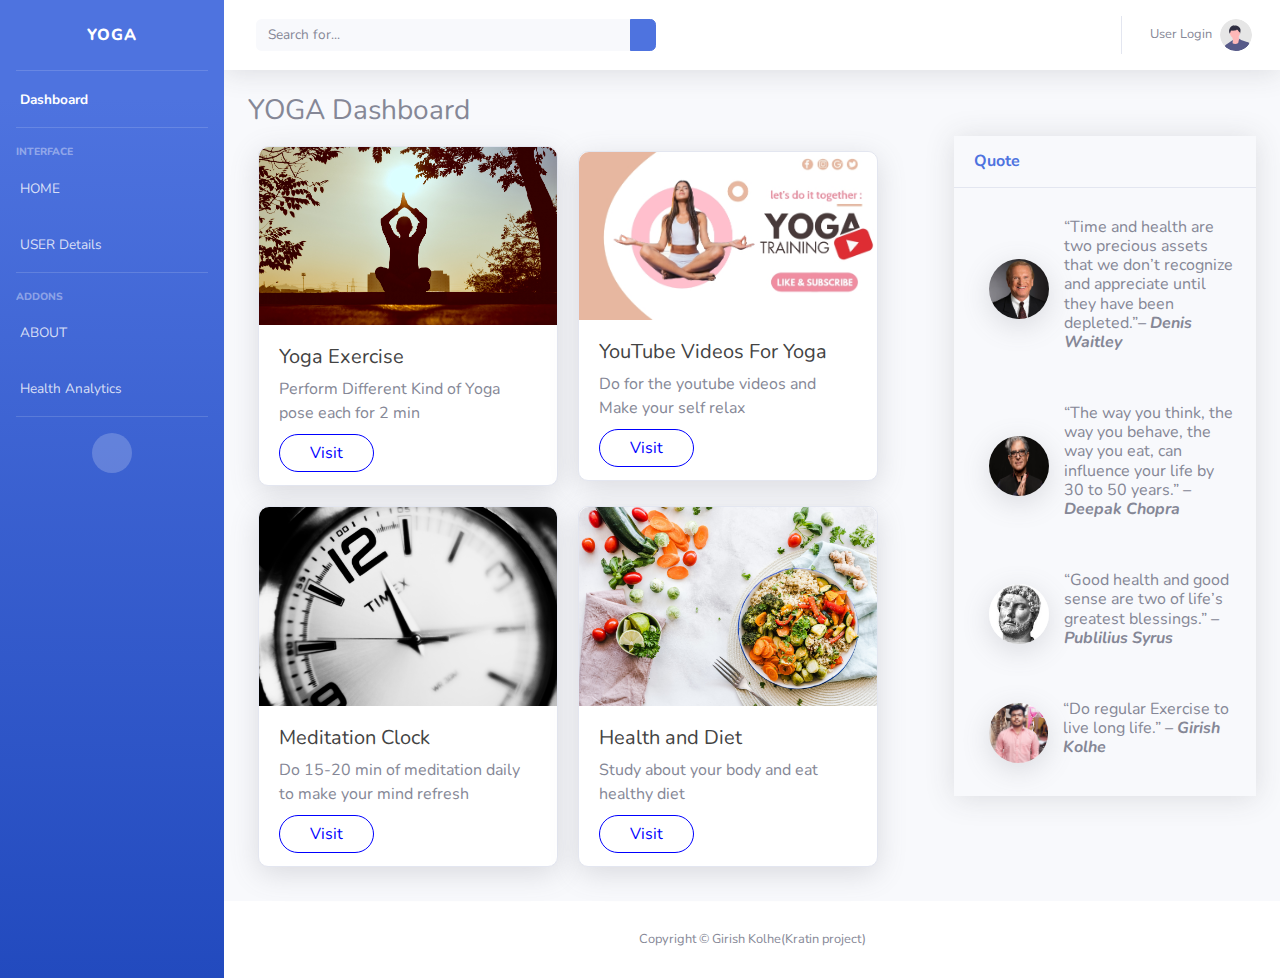
==== index.html @ c1fc0220 "Add files via upload" ====
<!DOCTYPE html>
<html lang="en">

<head>

    <meta charset="utf-8">
    <meta http-equiv="X-UA-Compatible" content="IE=edge">
    <meta name="viewport" content="width=device-width, initial-scale=1, shrink-to-fit=no">
    <meta name="description" content="">
    <meta name="author" content="">

    <title>YOGA</title>

    <!-- Custom fonts for this template-->
    <link href="vendor/fontawesome-free/css/all.min.css" rel="stylesheet" type="text/css">
    <link
        href="https://fonts.googleapis.com/css?family=Nunito:200,200i,300,300i,400,400i,600,600i,700,700i,800,800i,900,900i"
        rel="stylesheet">

    <!-- Custom styles for this template-->
    <link href="css/sb-admin-2.min.css" rel="stylesheet">
    <link rel="stylesheet" href="css/style.css">
    <link rel="icon" href="img/icon1.ico">
</head>

<body id="page-top">

    <!-- Page Wrapper -->
    <div id="wrapper">

        <!-- Sidebar -->
        <ul class="navbar-nav bg-gradient-primary sidebar sidebar-dark accordion" id="accordionSidebar">

            <!-- Sidebar - Brand -->
            <a class="sidebar-brand d-flex align-items-center justify-content-center" href="index.html">
                <div class="sidebar-brand-icon rotate-n-15">
                    <i class="fas fa-laugh-wink"></i>
                </div>
                <div class="sidebar-brand-text mx-3">YOGA</div>
            </a>

            <!-- Divider -->
            <hr class="sidebar-divider my-0">

            <!-- Nav Item - Dashboard -->
            <li class="nav-item active">
                <a class="nav-link" href="index.html">
                    <i class="fas fa-fw fa-tachometer-alt"></i>
                    <span>Dashboard</span></a>
            </li>


            <!-- Divider -->
            <hr class="sidebar-divider">

            <!-- Heading -->
            <div class="sidebar-heading">
                Interface
            </div>

            <!-- Nav Item - Pages Collapse Menu -->
            <li class="nav-item">
                <a class="nav-link collapsed" href="index.html" data-toggle="collapse" data-target="#collapseTwo"
                    aria-expanded="true" aria-controls="collapseTwo">
                    <i class="fa fa-home"></i>
                    <span>HOME</span>
                </a>
            </li>

            <!-- Nav Item - Utilities Collapse Menu -->
            <li class="nav-item">
                <a class="nav-link collapsed" href="#" data-toggle="collapse" data-target="#collapseUtilities"
                    aria-expanded="true" aria-controls="collapseUtilities">
                    <i class="fa fa-user"></i>
                    <span>USER Details</span>
                </a>
            </li>

            <!-- Divider -->
            <hr class="sidebar-divider">

            <!-- Heading -->
            <div class="sidebar-heading">
                Addons
            </div>

            <!-- Nav Item - Pages Collapse Menu -->
            <li class="nav-item">
                <a class="nav-link collapsed" href="#" data-toggle="collapse" data-target="#collapsePages"
                    aria-expanded="true" aria-controls="collapsePages">
                    <i class="fas fa-fw fa-info"></i>
                    <span>ABOUT</span>
                </a>
            </li>

            <!-- Nav Item - Charts -->
            <li class="nav-item">

                <a class="nav-link collapsed" href="#" data-toggle="collapse" data-target="#collapsePages"
                    aria-expanded="true" aria-controls="collapsePages">
                    <i class="fas fa-heartbeat"></i>
                    <span>Health Analytics</span>
                </a>
            </li>


            <!-- Divider -->
            <hr class="sidebar-divider d-none d-md-block">

            <!-- Sidebar Toggler (Sidebar) -->
            <div class="text-center d-none d-md-inline">
                <button class="rounded-circle border-0" id="sidebarToggle"></button>
            </div>





        </ul>
        <!-- End of Sidebar -->

        <!-- Content Wrapper -->
        <div id="content-wrapper" class="d-flex flex-column">

            <!-- Main Content -->
            <div id="content">

                <!-- Topbar -->
                <nav class="navbar navbar-expand navbar-light bg-white topbar mb-4 static-top shadow">

                    <!-- Sidebar Toggle (Topbar) -->
                    <button id="sidebarToggleTop" class="btn btn-link d-md-none rounded-circle mr-3">
                        <i class="fa fa-bars"></i>
                    </button>

                    <!-- Topbar Search -->
                    <form
                        class="d-none d-sm-inline-block form-inline mr-auto ml-md-3 my-2 my-md-0 mw-100 navbar-search">
                        <div class="input-group">
                            <input type="text" class="form-control bg-light border-0 small" placeholder="Search for..."
                                aria-label="Search" aria-describedby="basic-addon2">
                            <div class="input-group-append">
                                <button class="btn btn-primary" type="button">
                                    <i class="fas fa-search fa-sm"></i>
                                </button>
                            </div>
                        </div>
                    </form>

                    <!-- Topbar Navbar -->
                    <ul class="navbar-nav ml-auto">

                



                        <div class="topbar-divider d-none d-sm-block"></div>

                        <!-- Nav Item - User Information -->
                        <li class="nav-item dropdown no-arrow">
                            <a class="nav-link dropdown-toggle" href="#" id="userDropdown" role="button"
                                data-toggle="dropdown" aria-haspopup="true" aria-expanded="false">
                                <span class="mr-2 d-none d-lg-inline text-gray-600 small">User Login</span>
                                <img class="img-profile rounded-circle" src="img/undraw_profile.svg">
                            </a>
                            <!-- Dropdown - User Information -->
                            <div class="dropdown-menu dropdown-menu-right shadow animated--grow-in"
                                aria-labelledby="userDropdown">
                                <a class="dropdown-item" href="#">
                                    <i class="fas fa-user fa-sm fa-fw mr-2 text-gray-400"></i>
                                    Profile
                                </a>
                                <a class="dropdown-item" href="#">
                                    <i class="fas fa-cogs fa-sm fa-fw mr-2 text-gray-400"></i>
                                    Settings
                                </a>
                                <a class="dropdown-item" href="#">
                                    <i class="fas fa-list fa-sm fa-fw mr-2 text-gray-400"></i>
                                    Activity Log
                                </a>
                                <div class="dropdown-divider"></div>
                                <a class="dropdown-item" href="#" data-toggle="modal" data-target="#logoutModal">
                                    <i class="fas fa-sign-out-alt fa-sm fa-fw mr-2 text-gray-400"></i>
                                    Logout
                                </a>
                            </div>
                        </li>

                        <li class="nav-item dropdown no-arrow d-sm-none">
                            <a class="nav-link dropdown-toggle" href="#" id="searchDropdown" role="button"
                                data-toggle="dropdown" aria-haspopup="true" aria-expanded="false">
                                <i class="fas fa-search fa-fw"></i>
                            </a>
                            <!-- Dropdown - Messages -->
                            <div class="dropdown-menu dropdown-menu-right p-3 shadow animated--grow-in"
                                aria-labelledby="searchDropdown">
                                <form class="form-inline mr-auto w-100 navbar-search">
                                    <div class="input-group">
                                        <input type="text" class="form-control bg-light border-0 small"
                                            placeholder="Search for..." aria-label="Search"
                                            aria-describedby="basic-addon2">
                                        <div class="input-group-append">
                                            <button class="btn btn-primary" type="button">
                                                <i class="fas fa-search fa-sm"></i>
                                            </button>
                                        </div>
                                    </div>
                                </form>
                            </div>
                        </li>

                        </li>

                    </ul>

                </nav>
                <!-- End of Topbar -->

                <!-- Begin Page Content -->
                <div class="container-fluid">

                    <h1 class="heading">YOGA Dashboard</h1>
                    <div class="d-sm-flex   justify-content-between mb-4">

<!-- make change in card -->
                        <div class="content">
                            <div class="card" style="width: 300px;">
                                <div class="box">
                                    <img src="img/yoga.jpg"
                                        alt="" style="width: 100%;">
                                    <div class="info">
                                        <h5>Yoga Exercise</h5>
                                        <p>Perform Different Kind of Yoga pose each for 2 min</p>
                                        <a href="exercisePage.html">Visit</a>
                                    </div>
                                </div>
                            </div>
                            <div class="card" style="width: 300px;">
                                <div class="box">
                                    <img src="img/yTYoga.jpg"
                                        alt="" style="width: 100%;">
                                    <div class="info">
                                        <h5>YouTube Videos For Yoga</h5>
                                        <p>Do for the youtube videos and Make your self relax</p>
                                        <a href="https://youtu.be/kFhG-ZzLNN4">Visit</a>
                                    </div>
                                </div>
                            </div>
                            <div class="card" style="width: 300px;">
                                <div class="box">
                                    <img src="img/stopWatch.jpg"
                                        alt="" style="width: 100%;">
                                    <div class="info">
                                        <h5>Meditation Clock</h5>
                                        <p>Do 15-20 min of meditation daily to make your mind refresh</p>
                                        <a href="yogaWatch.html">Visit</a>
                                    </div>
                                </div>
                            </div>
                            <div class="card" style="width: 300px;">
                                <div class="box">
                                    <img src="img/healthyDiet.jpg"
                                        alt="" style="width: 100%;">
                                    <div class="info">
                                        <h5>Health and Diet</h5>
                                        <p>Study about your body and eat healthy diet</p>
                                        <a href="healthInformation.html">Visit</a>
                                    </div>
                                </div>
                            </div>
                        </div>
                        <div class="quote shadow mb-4">
                            <!-- Card Header - Dropdown -->
                            <div class="card-header py-3 d-flex flex-row align-items-center justify-content-between">
                                <h6 class="m-0 font-weight-bold text-primary">Quote</h6>
                                <div class="dropdown no-arrow">
                                    <a class="dropdown-toggle" href="#" role="button" id="dropdownMenuLink"
                                        data-toggle="dropdown" aria-haspopup="true" aria-expanded="false">
                                        <i class="fas fa-ellipsis-v fa-sm fa-fw text-gray-400"></i>
                                    </a>
                                    <div class="dropdown-menu dropdown-menu-right shadow animated--fade-in"
                                        aria-labelledby="dropdownMenuLink">
                                        <div class="dropdown-header">Dropdown Header:</div>
                                        <a class="dropdown-item" href="#">Action</a>
                                        <a class="dropdown-item" href="#">Another action</a>
                                        <div class="dropdown-divider"></div>
                                        <a class="dropdown-item" href="#">Something else here</a>
                                    </div>
                                </div>
                            </div>
                            <!-- Card Body -->
                            <div class="card-body">
                                <div class="box">
                                    <img src="img/q1.jpg"
                                        alt="">
                                    <h6>“Time and health are two precious assets that we don’t recognize and appreciate until they have been depleted.”<b><i>– Denis Waitley</i></b> </h6>
                                </div><br>

                                <div class="box">
                                    <img src="img/q2.png" alt="">
                                    <h6>“The way you think, the way you behave, the way you eat, can influence your life by 30 to 50 years.”  <b><i>– Deepak Chopra</i></b></h6>
                                </div><br>

                                <div class="box">
                                    <img src="img/q3.jpg" alt="">
                                    <h6>“Good health and good sense are two of life’s greatest blessings.” <b><i>– Publilius Syrus</i></b></h6>
                                </div><br>

                                <div class="box">
                                    <img src="img/GK.jpeg" alt="">
                                    <h6>“Do regular Exercise to live long life.” <b><i>– Girish Kolhe</i></b></h6>
                                </div>


                            </div>
                        </div>

                    </div>

                </div>
                <!-- /.container-fluid -->

            </div>
            <!-- End of Main Content -->

            <!-- Footer -->
            <footer class="sticky-footer bg-white">
                <div class="container my-auto">
                    <div class="copyright text-center my-auto">
                        <span>Copyright &copy; Girish Kolhe(Kratin project)</span>
                    </div>
                </div>
            </footer>
            <!-- End of Footer -->

        </div>
        <!-- End of Content Wrapper -->

    </div>
    <!-- End of Page Wrapper -->

    <!-- Scroll to Top Button-->
    <a class="scroll-to-top rounded" href="#page-top">
        <i class="fas fa-angle-up"></i>
    </a>

    <!-- Logout Modal-->
    <div class="modal fade" id="logoutModal" tabindex="-1" role="dialog" aria-labelledby="exampleModalLabel"
        aria-hidden="true">
        <div class="modal-dialog" role="document">
            <div class="modal-content">
                <div class="modal-header">
                    <h5 class="modal-title" id="exampleModalLabel">Ready to Leave?</h5>
                    <button class="close" type="button" data-dismiss="modal" aria-label="Close">
                        <span aria-hidden="true">×</span>
                    </button>
                </div>
                <div class="modal-body">Select "Logout" below if you are ready to end your current session.</div>
                <div class="modal-footer">
                    <button class="btn btn-secondary" type="button" data-dismiss="modal">Cancel</button>
                    <a class="btn btn-primary" href="login.html">Logout</a>
                </div>
            </div>
        </div>
    </div>

    <!-- Bootstrap core JavaScript-->
    <script src="vendor/jquery/jquery.min.js"></script>
    <script src="vendor/bootstrap/js/bootstrap.bundle.min.js"></script>

    <!-- Core plugin JavaScript-->
    <script src="vendor/jquery-easing/jquery.easing.min.js"></script>

    <!-- Custom scripts for all pages-->
    <script src="js/sb-admin-2.min.js"></script>

    <!-- Page level plugins -->
    <script src="vendor/chart.js/Chart.min.js"></script>

    <!-- Page level custom scripts -->
    <script src="js/demo/chart-area-demo.js"></script>
    <script src="js/demo/chart-pie-demo.js"></script>

</body>

</html>
---- css/style.css ----
.container-fluid{
	width: 100%;
	display: flex;
	flex-direction: column;
	
}

.heading{
	font-size: 28px;

}
.container-fluid .content{
	width: 70%;
	height: 100%;
	display: flex;
	align-items: center;
	flex-wrap: wrap;
  
  }

  .container-fluid .quote{
	width: 30%;
	height: 100%;
	display: flex;
	flex-direction: column;

 
 }

 .container-fluid .quote .card-body .box {
	display: flex;
	justify-content: center;
	align-items: center;
	margin: 10px 0px;
 }

 .container-fluid .quote .card-body .box img{
	width: 60px;
	height: 60px;
	border-radius: 100px;
	margin: 0px 15px;
	box-shadow: rgba(100, 100, 111, 0.2) 0px 7px 29px 0px;
	
 }
  
  .container-fluid .content .card{
	width:300px;
    margin: 10px;
	border-radius: 10px;
	box-shadow: rgba(100, 100, 111, 0.2) 0px 7px 29px 0px;
  }
  
  .container-fluid .content .card img{
	width: 300px;
	border-top-left-radius: 10px;
	border-top-right-radius: 10px;
  }
  
  .container-fluid .content .card .info{
	padding: 20px;
  }

  .container-fluid .content .card .info h5{
	color: rgb(67, 67, 67);
  }

  .container-fluid .content .card .info a{
	padding: 7px 30px;
	height: 30px;
	color: blue;
	border: 1px solid blue;
	outline: none;
	text-decoration: none;
	border-radius: 50px;
  }

  @media (max-width: 480px){
	.container-fluid .content{
		width: 100%;
	}

	.container-fluid .quote{
		width: 100%;
	}

  }
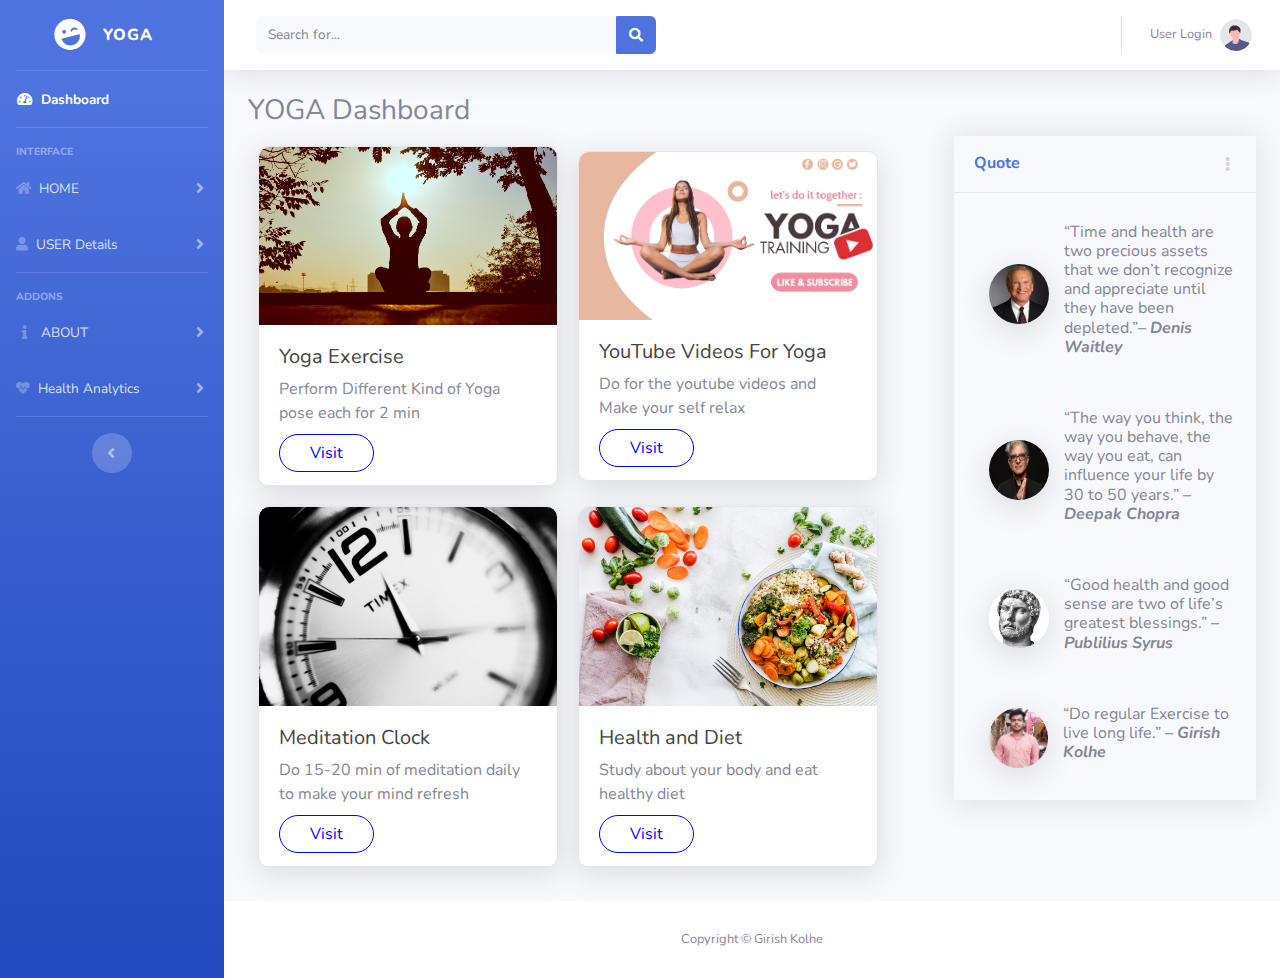
==== commit e067d75e: "Add files via upload" ====
--- a/index.html
+++ b/index.html
@@ -242,7 +242,7 @@
                                     <div class="info">
                                         <h5>YouTube Videos For Yoga</h5>
                                         <p>Do for the youtube videos and Make your self relax</p>
-                                        <a href="https://youtu.be/kFhG-ZzLNN4">Visit</a>
+                                        <a href="yoga_video.html">Visit</a>
                                     </div>
                                 </div>
                             </div>
@@ -327,7 +327,7 @@
             <footer class="sticky-footer bg-white">
                 <div class="container my-auto">
                     <div class="copyright text-center my-auto">
-                        <span>Copyright &copy; Girish Kolhe(Kratin project)</span>
+                        <span>Copyright &copy; Girish Kolhe </span>
                     </div>
                 </div>
             </footer>
--- a/vendor/fontawesome-free/css/all.min.css
+++ b/vendor/fontawesome-free/css/all.min.css
@@ -0,0 +1,5 @@
+/*!
+ * Font Awesome Free 5.15.3 by @fontawesome - https://fontawesome.com
+ * License - https://fontawesome.com/license/free (Icons: CC BY 4.0, Fonts: SIL OFL 1.1, Code: MIT License)
+ */
+.fa,.fab,.fad,.fal,.far,.fas{-moz-osx-font-smoothing:grayscale;-webkit-font-smoothing:antialiased;display:inline-block;font-style:normal;font-variant:normal;text-rendering:auto;line-height:1}.fa-lg{font-size:1.33333em;line-height:.75em;vertical-align:-.0667em}.fa-xs{font-size:.75em}.fa-sm{font-size:.875em}.fa-1x{font-size:1em}.fa-2x{font-size:2em}.fa-3x{font-size:3em}.fa-4x{font-size:4em}.fa-5x{font-size:5em}.fa-6x{font-size:6em}.fa-7x{font-size:7em}.fa-8x{font-size:8em}.fa-9x{font-size:9em}.fa-10x{font-size:10em}.fa-fw{text-align:center;width:1.25em}.fa-ul{list-style-type:none;margin-left:2.5em;padding-left:0}.fa-ul>li{position:relative}.fa-li{left:-2em;position:absolute;text-align:center;width:2em;line-height:inherit}.fa-border{border:.08em solid #eee;border-radius:.1em;padding:.2em .25em .15em}.fa-pull-left{float:left}.fa-pull-right{float:right}.fa.fa-pull-left,.fab.fa-pull-left,.fal.fa-pull-left,.far.fa-pull-left,.fas.fa-pull-left{margin-right:.3em}.fa.fa-pull-right,.fab.fa-pull-right,.fal.fa-pull-right,.far.fa-pull-right,.fas.fa-pull-right{margin-left:.3em}.fa-spin{-webkit-animation:fa-spin 2s linear infinite;animation:fa-spin 2s linear infinite}.fa-pulse{-webkit-animation:fa-spin 1s steps(8) infinite;animation:fa-spin 1s steps(8) infinite}@-webkit-keyframes fa-spin{0%{-webkit-transform:rotate(0deg);transform:rotate(0deg)}to{-webkit-transform:rotate(1turn);transform:rotate(1turn)}}@keyframes fa-spin{0%{-webkit-transform:rotate(0deg);transform:rotate(0deg)}to{-webkit-transform:rotate(1turn);transform:rotate(1turn)}}.fa-rotate-90{-ms-filter:"progid:DXImageTransform.Microsoft.BasicImage(rotation=1)";-webkit-transform:rotate(90deg);transform:rotate(90deg)}.fa-rotate-180{-ms-filter:"progid:DXImageTransform.Microsoft.BasicImage(rotation=2)";-webkit-transform:rotate(180deg);transform:rotate(180deg)}.fa-rotate-270{-ms-filter:"progid:DXImageTransform.Microsoft.BasicImage(rotation=3)";-webkit-transform:rotate(270deg);transform:rotate(270deg)}.fa-flip-horizontal{-ms-filter:"progid:DXImageTransform.Microsoft.BasicImage(rotation=0, mirror=1)";-webkit-transform:scaleX(-1);transform:scaleX(-1)}.fa-flip-vertical{-webkit-transform:scaleY(-1);transform:scaleY(-1)}.fa-flip-both,.fa-flip-horizontal.fa-flip-vertical,.fa-flip-vertical{-ms-filter:"progid:DXImageTransform.Microsoft.BasicImage(rotation=2, mirror=1)"}.fa-flip-both,.fa-flip-horizontal.fa-flip-vertical{-webkit-transform:scale(-1);transform:scale(-1)}:root .fa-flip-both,:root .fa-flip-horizontal,:root .fa-flip-vertical,:root .fa-rotate-90,:root .fa-rotate-180,:root .fa-rotate-270{-webkit-filter:none;filter:none}.fa-stack{display:inline-block;height:2em;line-height:2em;position:relative;vertical-align:middle;width:2.5em}.fa-stack-1x,.fa-stack-2x{left:0;position:absolute;text-align:center;width:100%}.fa-stack-1x{line-height:inherit}.fa-stack-2x{font-size:2em}.fa-inverse{color:#fff}.fa-500px:before{content:"\f26e"}.fa-accessible-icon:before{content:"\f368"}.fa-accusoft:before{content:"\f369"}.fa-acquisitions-incorporated:before{content:"\f6af"}.fa-ad:before{content:"\f641"}.fa-address-book:before{content:"\f2b9"}.fa-address-card:before{content:"\f2bb"}.fa-adjust:before{content:"\f042"}.fa-adn:before{content:"\f170"}.fa-adversal:before{content:"\f36a"}.fa-affiliatetheme:before{content:"\f36b"}.fa-air-freshener:before{content:"\f5d0"}.fa-airbnb:before{content:"\f834"}.fa-algolia:before{content:"\f36c"}.fa-align-center:before{content:"\f037"}.fa-align-justify:before{content:"\f039"}.fa-align-left:before{content:"\f036"}.fa-align-right:before{content:"\f038"}.fa-alipay:before{content:"\f642"}.fa-allergies:before{content:"\f461"}.fa-amazon:before{content:"\f270"}.fa-amazon-pay:before{content:"\f42c"}.fa-ambulance:before{content:"\f0f9"}.fa-american-sign-language-interpreting:before{content:"\f2a3"}.fa-amilia:before{content:"\f36d"}.fa-anchor:before{content:"\f13d"}.fa-android:before{content:"\f17b"}.fa-angellist:before{content:"\f209"}.fa-angle-double-down:before{content:"\f103"}.fa-angle-double-left:before{content:"\f100"}.fa-angle-double-right:before{content:"\f101"}.fa-angle-double-up:before{content:"\f102"}.fa-angle-down:before{content:"\f107"}.fa-angle-left:before{content:"\f104"}.fa-angle-right:before{content:"\f105"}.fa-angle-up:before{content:"\f106"}.fa-angry:before{content:"\f556"}.fa-angrycreative:before{content:"\f36e"}.fa-angular:before{content:"\f420"}.fa-ankh:before{content:"\f644"}.fa-app-store:before{content:"\f36f"}.fa-app-store-ios:before{content:"\f370"}.fa-apper:before{content:"\f371"}.fa-apple:before{content:"\f179"}.fa-apple-alt:before{content:"\f5d1"}.fa-apple-pay:before{content:"\f415"}.fa-archive:before{content:"\f187"}.fa-archway:before{content:"\f557"}.fa-arrow-alt-circle-down:before{content:"\f358"}.fa-arrow-alt-circle-left:before{content:"\f359"}.fa-arrow-alt-circle-right:before{content:"\f35a"}.fa-arrow-alt-circle-up:before{content:"\f35b"}.fa-arrow-circle-down:before{content:"\f0ab"}.fa-arrow-circle-left:before{content:"\f0a8"}.fa-arrow-circle-right:before{content:"\f0a9"}.fa-arrow-circle-up:before{content:"\f0aa"}.fa-arrow-down:before{content:"\f063"}.fa-arrow-left:before{content:"\f060"}.fa-arrow-right:before{content:"\f061"}.fa-arrow-up:before{content:"\f062"}.fa-arrows-alt:before{content:"\f0b2"}.fa-arrows-alt-h:before{content:"\f337"}.fa-arrows-alt-v:before{content:"\f338"}.fa-artstation:before{content:"\f77a"}.fa-assistive-listening-systems:before{content:"\f2a2"}.fa-asterisk:before{content:"\f069"}.fa-asymmetrik:before{content:"\f372"}.fa-at:before{content:"\f1fa"}.fa-atlas:before{content:"\f558"}.fa-atlassian:before{content:"\f77b"}.fa-atom:before{content:"\f5d2"}.fa-audible:before{content:"\f373"}.fa-audio-description:before{content:"\f29e"}.fa-autoprefixer:before{content:"\f41c"}.fa-avianex:before{content:"\f374"}.fa-aviato:before{content:"\f421"}.fa-award:before{content:"\f559"}.fa-aws:before{content:"\f375"}.fa-baby:before{content:"\f77c"}.fa-baby-carriage:before{content:"\f77d"}.fa-backspace:before{content:"\f55a"}.fa-backward:before{content:"\f04a"}.fa-bacon:before{content:"\f7e5"}.fa-bacteria:before{content:"\e059"}.fa-bacterium:before{content:"\e05a"}.fa-bahai:before{content:"\f666"}.fa-balance-scale:before{content:"\f24e"}.fa-balance-scale-left:before{content:"\f515"}.fa-balance-scale-right:before{content:"\f516"}.fa-ban:before{content:"\f05e"}.fa-band-aid:before{content:"\f462"}.fa-bandcamp:before{content:"\f2d5"}.fa-barcode:before{content:"\f02a"}.fa-bars:before{content:"\f0c9"}.fa-baseball-ball:before{content:"\f433"}.fa-basketball-ball:before{content:"\f434"}.fa-bath:before{content:"\f2cd"}.fa-battery-empty:before{content:"\f244"}.fa-battery-full:before{content:"\f240"}.fa-battery-half:before{content:"\f242"}.fa-battery-quarter:before{content:"\f243"}.fa-battery-three-quarters:before{content:"\f241"}.fa-battle-net:before{content:"\f835"}.fa-bed:before{content:"\f236"}.fa-beer:before{content:"\f0fc"}.fa-behance:before{content:"\f1b4"}.fa-behance-square:before{content:"\f1b5"}.fa-bell:before{content:"\f0f3"}.fa-bell-slash:before{content:"\f1f6"}.fa-bezier-curve:before{content:"\f55b"}.fa-bible:before{content:"\f647"}.fa-bicycle:before{content:"\f206"}.fa-biking:before{content:"\f84a"}.fa-bimobject:before{content:"\f378"}.fa-binoculars:before{content:"\f1e5"}.fa-biohazard:before{content:"\f780"}.fa-birthday-cake:before{content:"\f1fd"}.fa-bitbucket:before{content:"\f171"}.fa-bitcoin:before{content:"\f379"}.fa-bity:before{content:"\f37a"}.fa-black-tie:before{content:"\f27e"}.fa-blackberry:before{content:"\f37b"}.fa-blender:before{content:"\f517"}.fa-blender-phone:before{content:"\f6b6"}.fa-blind:before{content:"\f29d"}.fa-blog:before{content:"\f781"}.fa-blogger:before{content:"\f37c"}.fa-blogger-b:before{content:"\f37d"}.fa-bluetooth:before{content:"\f293"}.fa-bluetooth-b:before{content:"\f294"}.fa-bold:before{content:"\f032"}.fa-bolt:before{content:"\f0e7"}.fa-bomb:before{content:"\f1e2"}.fa-bone:before{content:"\f5d7"}.fa-bong:before{content:"\f55c"}.fa-book:before{content:"\f02d"}.fa-book-dead:before{content:"\f6b7"}.fa-book-medical:before{content:"\f7e6"}.fa-book-open:before{content:"\f518"}.fa-book-reader:before{content:"\f5da"}.fa-bookmark:before{content:"\f02e"}.fa-bootstrap:before{content:"\f836"}.fa-border-all:before{content:"\f84c"}.fa-border-none:before{content:"\f850"}.fa-border-style:before{content:"\f853"}.fa-bowling-ball:before{content:"\f436"}.fa-box:before{content:"\f466"}.fa-box-open:before{content:"\f49e"}.fa-box-tissue:before{content:"\e05b"}.fa-boxes:before{content:"\f468"}.fa-braille:before{content:"\f2a1"}.fa-brain:before{content:"\f5dc"}.fa-bread-slice:before{content:"\f7ec"}.fa-briefcase:before{content:"\f0b1"}.fa-briefcase-medical:before{content:"\f469"}.fa-broadcast-tower:before{content:"\f519"}.fa-broom:before{content:"\f51a"}.fa-brush:before{content:"\f55d"}.fa-btc:before{content:"\f15a"}.fa-buffer:before{content:"\f837"}.fa-bug:before{content:"\f188"}.fa-building:before{content:"\f1ad"}.fa-bullhorn:before{content:"\f0a1"}.fa-bullseye:before{content:"\f140"}.fa-burn:before{content:"\f46a"}.fa-buromobelexperte:before{content:"\f37f"}.fa-bus:before{content:"\f207"}.fa-bus-alt:before{content:"\f55e"}.fa-business-time:before{content:"\f64a"}.fa-buy-n-large:before{content:"\f8a6"}.fa-buysellads:before{content:"\f20d"}.fa-calculator:before{content:"\f1ec"}.fa-calendar:before{content:"\f133"}.fa-calendar-alt:before{content:"\f073"}.fa-calendar-check:before{content:"\f274"}.fa-calendar-day:before{content:"\f783"}.fa-calendar-minus:before{content:"\f272"}.fa-calendar-plus:before{content:"\f271"}.fa-calendar-times:before{content:"\f273"}.fa-calendar-week:before{content:"\f784"}.fa-camera:before{content:"\f030"}.fa-camera-retro:before{content:"\f083"}.fa-campground:before{content:"\f6bb"}.fa-canadian-maple-leaf:before{content:"\f785"}.fa-candy-cane:before{content:"\f786"}.fa-cannabis:before{content:"\f55f"}.fa-capsules:before{content:"\f46b"}.fa-car:before{content:"\f1b9"}.fa-car-alt:before{content:"\f5de"}.fa-car-battery:before{content:"\f5df"}.fa-car-crash:before{content:"\f5e1"}.fa-car-side:before{content:"\f5e4"}.fa-caravan:before{content:"\f8ff"}.fa-caret-down:before{content:"\f0d7"}.fa-caret-left:before{content:"\f0d9"}.fa-caret-right:before{content:"\f0da"}.fa-caret-square-down:before{content:"\f150"}.fa-caret-square-left:before{content:"\f191"}.fa-caret-square-right:before{content:"\f152"}.fa-caret-square-up:before{content:"\f151"}.fa-caret-up:before{content:"\f0d8"}.fa-carrot:before{content:"\f787"}.fa-cart-arrow-down:before{content:"\f218"}.fa-cart-plus:before{content:"\f217"}.fa-cash-register:before{content:"\f788"}.fa-cat:before{content:"\f6be"}.fa-cc-amazon-pay:before{content:"\f42d"}.fa-cc-amex:before{content:"\f1f3"}.fa-cc-apple-pay:before{content:"\f416"}.fa-cc-diners-club:before{content:"\f24c"}.fa-cc-discover:before{content:"\f1f2"}.fa-cc-jcb:before{content:"\f24b"}.fa-cc-mastercard:before{content:"\f1f1"}.fa-cc-paypal:before{content:"\f1f4"}.fa-cc-stripe:before{content:"\f1f5"}.fa-cc-visa:before{content:"\f1f0"}.fa-centercode:before{content:"\f380"}.fa-centos:before{content:"\f789"}.fa-certificate:before{content:"\f0a3"}.fa-chair:before{content:"\f6c0"}.fa-chalkboard:before{content:"\f51b"}.fa-chalkboard-teacher:before{content:"\f51c"}.fa-charging-station:before{content:"\f5e7"}.fa-chart-area:before{content:"\f1fe"}.fa-chart-bar:before{content:"\f080"}.fa-chart-line:before{content:"\f201"}.fa-chart-pie:before{content:"\f200"}.fa-check:before{content:"\f00c"}.fa-check-circle:before{content:"\f058"}.fa-check-double:before{content:"\f560"}.fa-check-square:before{content:"\f14a"}.fa-cheese:before{content:"\f7ef"}.fa-chess:before{content:"\f439"}.fa-chess-bishop:before{content:"\f43a"}.fa-chess-board:before{content:"\f43c"}.fa-chess-king:before{content:"\f43f"}.fa-chess-knight:before{content:"\f441"}.fa-chess-pawn:before{content:"\f443"}.fa-chess-queen:before{content:"\f445"}.fa-chess-rook:before{content:"\f447"}.fa-chevron-circle-down:before{content:"\f13a"}.fa-chevron-circle-left:before{content:"\f137"}.fa-chevron-circle-right:before{content:"\f138"}.fa-chevron-circle-up:before{content:"\f139"}.fa-chevron-down:before{content:"\f078"}.fa-chevron-left:before{content:"\f053"}.fa-chevron-right:before{content:"\f054"}.fa-chevron-up:before{content:"\f077"}.fa-child:before{content:"\f1ae"}.fa-chrome:before{content:"\f268"}.fa-chromecast:before{content:"\f838"}.fa-church:before{content:"\f51d"}.fa-circle:before{content:"\f111"}.fa-circle-notch:before{content:"\f1ce"}.fa-city:before{content:"\f64f"}.fa-clinic-medical:before{content:"\f7f2"}.fa-clipboard:before{content:"\f328"}.fa-clipboard-check:before{content:"\f46c"}.fa-clipboard-list:before{content:"\f46d"}.fa-clock:before{content:"\f017"}.fa-clone:before{content:"\f24d"}.fa-closed-captioning:before{content:"\f20a"}.fa-cloud:before{content:"\f0c2"}.fa-cloud-download-alt:before{content:"\f381"}.fa-cloud-meatball:before{content:"\f73b"}.fa-cloud-moon:before{content:"\f6c3"}.fa-cloud-moon-rain:before{content:"\f73c"}.fa-cloud-rain:before{content:"\f73d"}.fa-cloud-showers-heavy:before{content:"\f740"}.fa-cloud-sun:before{content:"\f6c4"}.fa-cloud-sun-rain:before{content:"\f743"}.fa-cloud-upload-alt:before{content:"\f382"}.fa-cloudflare:before{content:"\e07d"}.fa-cloudscale:before{content:"\f383"}.fa-cloudsmith:before{content:"\f384"}.fa-cloudversify:before{content:"\f385"}.fa-cocktail:before{content:"\f561"}.fa-code:before{content:"\f121"}.fa-code-branch:before{content:"\f126"}.fa-codepen:before{content:"\f1cb"}.fa-codiepie:before{content:"\f284"}.fa-coffee:before{content:"\f0f4"}.fa-cog:before{content:"\f013"}.fa-cogs:before{content:"\f085"}.fa-coins:before{content:"\f51e"}.fa-columns:before{content:"\f0db"}.fa-comment:before{content:"\f075"}.fa-comment-alt:before{content:"\f27a"}.fa-comment-dollar:before{content:"\f651"}.fa-comment-dots:before{content:"\f4ad"}.fa-comment-medical:before{content:"\f7f5"}.fa-comment-slash:before{content:"\f4b3"}.fa-comments:before{content:"\f086"}.fa-comments-dollar:before{content:"\f653"}.fa-compact-disc:before{content:"\f51f"}.fa-compass:before{content:"\f14e"}.fa-compress:before{content:"\f066"}.fa-compress-alt:before{content:"\f422"}.fa-compress-arrows-alt:before{content:"\f78c"}.fa-concierge-bell:before{content:"\f562"}.fa-confluence:before{content:"\f78d"}.fa-connectdevelop:before{content:"\f20e"}.fa-contao:before{content:"\f26d"}.fa-cookie:before{content:"\f563"}.fa-cookie-bite:before{content:"\f564"}.fa-copy:before{content:"\f0c5"}.fa-copyright:before{content:"\f1f9"}.fa-cotton-bureau:before{content:"\f89e"}.fa-couch:before{content:"\f4b8"}.fa-cpanel:before{content:"\f388"}.fa-creative-commons:before{content:"\f25e"}.fa-creative-commons-by:before{content:"\f4e7"}.fa-creative-commons-nc:before{content:"\f4e8"}.fa-creative-commons-nc-eu:before{content:"\f4e9"}.fa-creative-commons-nc-jp:before{content:"\f4ea"}.fa-creative-commons-nd:before{content:"\f4eb"}.fa-creative-commons-pd:before{content:"\f4ec"}.fa-creative-commons-pd-alt:before{content:"\f4ed"}.fa-creative-commons-remix:before{content:"\f4ee"}.fa-creative-commons-sa:before{content:"\f4ef"}.fa-creative-commons-sampling:before{content:"\f4f0"}.fa-creative-commons-sampling-plus:before{content:"\f4f1"}.fa-creative-commons-share:before{content:"\f4f2"}.fa-creative-commons-zero:before{content:"\f4f3"}.fa-credit-card:before{content:"\f09d"}.fa-critical-role:before{content:"\f6c9"}.fa-crop:before{content:"\f125"}.fa-crop-alt:before{content:"\f565"}.fa-cross:before{content:"\f654"}.fa-crosshairs:before{content:"\f05b"}.fa-crow:before{content:"\f520"}.fa-crown:before{content:"\f521"}.fa-crutch:before{content:"\f7f7"}.fa-css3:before{content:"\f13c"}.fa-css3-alt:before{content:"\f38b"}.fa-cube:before{content:"\f1b2"}.fa-cubes:before{content:"\f1b3"}.fa-cut:before{content:"\f0c4"}.fa-cuttlefish:before{content:"\f38c"}.fa-d-and-d:before{content:"\f38d"}.fa-d-and-d-beyond:before{content:"\f6ca"}.fa-dailymotion:before{content:"\e052"}.fa-dashcube:before{content:"\f210"}.fa-database:before{content:"\f1c0"}.fa-deaf:before{content:"\f2a4"}.fa-deezer:before{content:"\e077"}.fa-delicious:before{content:"\f1a5"}.fa-democrat:before{content:"\f747"}.fa-deploydog:before{content:"\f38e"}.fa-deskpro:before{content:"\f38f"}.fa-desktop:before{content:"\f108"}.fa-dev:before{content:"\f6cc"}.fa-deviantart:before{content:"\f1bd"}.fa-dharmachakra:before{content:"\f655"}.fa-dhl:before{content:"\f790"}.fa-diagnoses:before{content:"\f470"}.fa-diaspora:before{content:"\f791"}.fa-dice:before{content:"\f522"}.fa-dice-d20:before{content:"\f6cf"}.fa-dice-d6:before{content:"\f6d1"}.fa-dice-five:before{content:"\f523"}.fa-dice-four:before{content:"\f524"}.fa-dice-one:before{content:"\f525"}.fa-dice-six:before{content:"\f526"}.fa-dice-three:before{content:"\f527"}.fa-dice-two:before{content:"\f528"}.fa-digg:before{content:"\f1a6"}.fa-digital-ocean:before{content:"\f391"}.fa-digital-tachograph:before{content:"\f566"}.fa-directions:before{content:"\f5eb"}.fa-discord:before{content:"\f392"}.fa-discourse:before{content:"\f393"}.fa-disease:before{content:"\f7fa"}.fa-divide:before{content:"\f529"}.fa-dizzy:before{content:"\f567"}.fa-dna:before{content:"\f471"}.fa-dochub:before{content:"\f394"}.fa-docker:before{content:"\f395"}.fa-dog:before{content:"\f6d3"}.fa-dollar-sign:before{content:"\f155"}.fa-dolly:before{content:"\f472"}.fa-dolly-flatbed:before{content:"\f474"}.fa-donate:before{content:"\f4b9"}.fa-door-closed:before{content:"\f52a"}.fa-door-open:before{content:"\f52b"}.fa-dot-circle:before{content:"\f192"}.fa-dove:before{content:"\f4ba"}.fa-download:before{content:"\f019"}.fa-draft2digital:before{content:"\f396"}.fa-drafting-compass:before{content:"\f568"}.fa-dragon:before{content:"\f6d5"}.fa-draw-polygon:before{content:"\f5ee"}.fa-dribbble:before{content:"\f17d"}.fa-dribbble-square:before{content:"\f397"}.fa-dropbox:before{content:"\f16b"}.fa-drum:before{content:"\f569"}.fa-drum-steelpan:before{content:"\f56a"}.fa-drumstick-bite:before{content:"\f6d7"}.fa-drupal:before{content:"\f1a9"}.fa-dumbbell:before{content:"\f44b"}.fa-dumpster:before{content:"\f793"}.fa-dumpster-fire:before{content:"\f794"}.fa-dungeon:before{content:"\f6d9"}.fa-dyalog:before{content:"\f399"}.fa-earlybirds:before{content:"\f39a"}.fa-ebay:before{content:"\f4f4"}.fa-edge:before{content:"\f282"}.fa-edge-legacy:before{content:"\e078"}.fa-edit:before{content:"\f044"}.fa-egg:before{content:"\f7fb"}.fa-eject:before{content:"\f052"}.fa-elementor:before{content:"\f430"}.fa-ellipsis-h:before{content:"\f141"}.fa-ellipsis-v:before{content:"\f142"}.fa-ello:before{content:"\f5f1"}.fa-ember:before{content:"\f423"}.fa-empire:before{content:"\f1d1"}.fa-envelope:before{content:"\f0e0"}.fa-envelope-open:before{content:"\f2b6"}.fa-envelope-open-text:before{content:"\f658"}.fa-envelope-square:before{content:"\f199"}.fa-envira:before{content:"\f299"}.fa-equals:before{content:"\f52c"}.fa-eraser:before{content:"\f12d"}.fa-erlang:before{content:"\f39d"}.fa-ethereum:before{content:"\f42e"}.fa-ethernet:before{content:"\f796"}.fa-etsy:before{content:"\f2d7"}.fa-euro-sign:before{content:"\f153"}.fa-evernote:before{content:"\f839"}.fa-exchange-alt:before{content:"\f362"}.fa-exclamation:before{content:"\f12a"}.fa-exclamation-circle:before{content:"\f06a"}.fa-exclamation-triangle:before{content:"\f071"}.fa-expand:before{content:"\f065"}.fa-expand-alt:before{content:"\f424"}.fa-expand-arrows-alt:before{content:"\f31e"}.fa-expeditedssl:before{content:"\f23e"}.fa-external-link-alt:before{content:"\f35d"}.fa-external-link-square-alt:before{content:"\f360"}.fa-eye:before{content:"\f06e"}.fa-eye-dropper:before{content:"\f1fb"}.fa-eye-slash:before{content:"\f070"}.fa-facebook:before{content:"\f09a"}.fa-facebook-f:before{content:"\f39e"}.fa-facebook-messenger:before{content:"\f39f"}.fa-facebook-square:before{content:"\f082"}.fa-fan:before{content:"\f863"}.fa-fantasy-flight-games:before{content:"\f6dc"}.fa-fast-backward:before{content:"\f049"}.fa-fast-forward:before{content:"\f050"}.fa-faucet:before{content:"\e005"}.fa-fax:before{content:"\f1ac"}.fa-feather:before{content:"\f52d"}.fa-feather-alt:before{content:"\f56b"}.fa-fedex:before{content:"\f797"}.fa-fedora:before{content:"\f798"}.fa-female:before{content:"\f182"}.fa-fighter-jet:before{content:"\f0fb"}.fa-figma:before{content:"\f799"}.fa-file:before{content:"\f15b"}.fa-file-alt:before{content:"\f15c"}.fa-file-archive:before{content:"\f1c6"}.fa-file-audio:before{content:"\f1c7"}.fa-file-code:before{content:"\f1c9"}.fa-file-contract:before{content:"\f56c"}.fa-file-csv:before{content:"\f6dd"}.fa-file-download:before{content:"\f56d"}.fa-file-excel:before{content:"\f1c3"}.fa-file-export:before{content:"\f56e"}.fa-file-image:before{content:"\f1c5"}.fa-file-import:before{content:"\f56f"}.fa-file-invoice:before{content:"\f570"}.fa-file-invoice-dollar:before{content:"\f571"}.fa-file-medical:before{content:"\f477"}.fa-file-medical-alt:before{content:"\f478"}.fa-file-pdf:before{content:"\f1c1"}.fa-file-powerpoint:before{content:"\f1c4"}.fa-file-prescription:before{content:"\f572"}.fa-file-signature:before{content:"\f573"}.fa-file-upload:before{content:"\f574"}.fa-file-video:before{content:"\f1c8"}.fa-file-word:before{content:"\f1c2"}.fa-fill:before{content:"\f575"}.fa-fill-drip:before{content:"\f576"}.fa-film:before{content:"\f008"}.fa-filter:before{content:"\f0b0"}.fa-fingerprint:before{content:"\f577"}.fa-fire:before{content:"\f06d"}.fa-fire-alt:before{content:"\f7e4"}.fa-fire-extinguisher:before{content:"\f134"}.fa-firefox:before{content:"\f269"}.fa-firefox-browser:before{content:"\e007"}.fa-first-aid:before{content:"\f479"}.fa-first-order:before{content:"\f2b0"}.fa-first-order-alt:before{content:"\f50a"}.fa-firstdraft:before{content:"\f3a1"}.fa-fish:before{content:"\f578"}.fa-fist-raised:before{content:"\f6de"}.fa-flag:before{content:"\f024"}.fa-flag-checkered:before{content:"\f11e"}.fa-flag-usa:before{content:"\f74d"}.fa-flask:before{content:"\f0c3"}.fa-flickr:before{content:"\f16e"}.fa-flipboard:before{content:"\f44d"}.fa-flushed:before{content:"\f579"}.fa-fly:before{content:"\f417"}.fa-folder:before{content:"\f07b"}.fa-folder-minus:before{content:"\f65d"}.fa-folder-open:before{content:"\f07c"}.fa-folder-plus:before{content:"\f65e"}.fa-font:before{content:"\f031"}.fa-font-awesome:before{content:"\f2b4"}.fa-font-awesome-alt:before{content:"\f35c"}.fa-font-awesome-flag:before{content:"\f425"}.fa-font-awesome-logo-full:before{content:"\f4e6"}.fa-fonticons:before{content:"\f280"}.fa-fonticons-fi:before{content:"\f3a2"}.fa-football-ball:before{content:"\f44e"}.fa-fort-awesome:before{content:"\f286"}.fa-fort-awesome-alt:before{content:"\f3a3"}.fa-forumbee:before{content:"\f211"}.fa-forward:before{content:"\f04e"}.fa-foursquare:before{content:"\f180"}.fa-free-code-camp:before{content:"\f2c5"}.fa-freebsd:before{content:"\f3a4"}.fa-frog:before{content:"\f52e"}.fa-frown:before{content:"\f119"}.fa-frown-open:before{content:"\f57a"}.fa-fulcrum:before{content:"\f50b"}.fa-funnel-dollar:before{content:"\f662"}.fa-futbol:before{content:"\f1e3"}.fa-galactic-republic:before{content:"\f50c"}.fa-galactic-senate:before{content:"\f50d"}.fa-gamepad:before{content:"\f11b"}.fa-gas-pump:before{content:"\f52f"}.fa-gavel:before{content:"\f0e3"}.fa-gem:before{content:"\f3a5"}.fa-genderless:before{content:"\f22d"}.fa-get-pocket:before{content:"\f265"}.fa-gg:before{content:"\f260"}.fa-gg-circle:before{content:"\f261"}.fa-ghost:before{content:"\f6e2"}.fa-gift:before{content:"\f06b"}.fa-gifts:before{content:"\f79c"}.fa-git:before{content:"\f1d3"}.fa-git-alt:before{content:"\f841"}.fa-git-square:before{content:"\f1d2"}.fa-github:before{content:"\f09b"}.fa-github-alt:before{content:"\f113"}.fa-github-square:before{content:"\f092"}.fa-gitkraken:before{content:"\f3a6"}.fa-gitlab:before{content:"\f296"}.fa-gitter:before{content:"\f426"}.fa-glass-cheers:before{content:"\f79f"}.fa-glass-martini:before{content:"\f000"}.fa-glass-martini-alt:before{content:"\f57b"}.fa-glass-whiskey:before{content:"\f7a0"}.fa-glasses:before{content:"\f530"}.fa-glide:before{content:"\f2a5"}.fa-glide-g:before{content:"\f2a6"}.fa-globe:before{content:"\f0ac"}.fa-globe-africa:before{content:"\f57c"}.fa-globe-americas:before{content:"\f57d"}.fa-globe-asia:before{content:"\f57e"}.fa-globe-europe:before{content:"\f7a2"}.fa-gofore:before{content:"\f3a7"}.fa-golf-ball:before{content:"\f450"}.fa-goodreads:before{content:"\f3a8"}.fa-goodreads-g:before{content:"\f3a9"}.fa-google:before{content:"\f1a0"}.fa-google-drive:before{content:"\f3aa"}.fa-google-pay:before{content:"\e079"}.fa-google-play:before{content:"\f3ab"}.fa-google-plus:before{content:"\f2b3"}.fa-google-plus-g:before{content:"\f0d5"}.fa-google-plus-square:before{content:"\f0d4"}.fa-google-wallet:before{content:"\f1ee"}.fa-gopuram:before{content:"\f664"}.fa-graduation-cap:before{content:"\f19d"}.fa-gratipay:before{content:"\f184"}.fa-grav:before{content:"\f2d6"}.fa-greater-than:before{content:"\f531"}.fa-greater-than-equal:before{content:"\f532"}.fa-grimace:before{content:"\f57f"}.fa-grin:before{content:"\f580"}.fa-grin-alt:before{content:"\f581"}.fa-grin-beam:before{content:"\f582"}.fa-grin-beam-sweat:before{content:"\f583"}.fa-grin-hearts:before{content:"\f584"}.fa-grin-squint:before{content:"\f585"}.fa-grin-squint-tears:before{content:"\f586"}.fa-grin-stars:before{content:"\f587"}.fa-grin-tears:before{content:"\f588"}.fa-grin-tongue:before{content:"\f589"}.fa-grin-tongue-squint:before{content:"\f58a"}.fa-grin-tongue-wink:before{content:"\f58b"}.fa-grin-wink:before{content:"\f58c"}.fa-grip-horizontal:before{content:"\f58d"}.fa-grip-lines:before{content:"\f7a4"}.fa-grip-lines-vertical:before{content:"\f7a5"}.fa-grip-vertical:before{content:"\f58e"}.fa-gripfire:before{content:"\f3ac"}.fa-grunt:before{content:"\f3ad"}.fa-guilded:before{content:"\e07e"}.fa-guitar:before{content:"\f7a6"}.fa-gulp:before{content:"\f3ae"}.fa-h-square:before{content:"\f0fd"}.fa-hacker-news:before{content:"\f1d4"}.fa-hacker-news-square:before{content:"\f3af"}.fa-hackerrank:before{content:"\f5f7"}.fa-hamburger:before{content:"\f805"}.fa-hammer:before{content:"\f6e3"}.fa-hamsa:before{content:"\f665"}.fa-hand-holding:before{content:"\f4bd"}.fa-hand-holding-heart:before{content:"\f4be"}.fa-hand-holding-medical:before{content:"\e05c"}.fa-hand-holding-usd:before{content:"\f4c0"}.fa-hand-holding-water:before{content:"\f4c1"}.fa-hand-lizard:before{content:"\f258"}.fa-hand-middle-finger:before{content:"\f806"}.fa-hand-paper:before{content:"\f256"}.fa-hand-peace:before{content:"\f25b"}.fa-hand-point-down:before{content:"\f0a7"}.fa-hand-point-left:before{content:"\f0a5"}.fa-hand-point-right:before{content:"\f0a4"}.fa-hand-point-up:before{content:"\f0a6"}.fa-hand-pointer:before{content:"\f25a"}.fa-hand-rock:before{content:"\f255"}.fa-hand-scissors:before{content:"\f257"}.fa-hand-sparkles:before{content:"\e05d"}.fa-hand-spock:before{content:"\f259"}.fa-hands:before{content:"\f4c2"}.fa-hands-helping:before{content:"\f4c4"}.fa-hands-wash:before{content:"\e05e"}.fa-handshake:before{content:"\f2b5"}.fa-handshake-alt-slash:before{content:"\e05f"}.fa-handshake-slash:before{content:"\e060"}.fa-hanukiah:before{content:"\f6e6"}.fa-hard-hat:before{content:"\f807"}.fa-hashtag:before{content:"\f292"}.fa-hat-cowboy:before{content:"\f8c0"}.fa-hat-cowboy-side:before{content:"\f8c1"}.fa-hat-wizard:before{content:"\f6e8"}.fa-hdd:before{content:"\f0a0"}.fa-head-side-cough:before{content:"\e061"}.fa-head-side-cough-slash:before{content:"\e062"}.fa-head-side-mask:before{content:"\e063"}.fa-head-side-virus:before{content:"\e064"}.fa-heading:before{content:"\f1dc"}.fa-headphones:before{content:"\f025"}.fa-headphones-alt:before{content:"\f58f"}.fa-headset:before{content:"\f590"}.fa-heart:before{content:"\f004"}.fa-heart-broken:before{content:"\f7a9"}.fa-heartbeat:before{content:"\f21e"}.fa-helicopter:before{content:"\f533"}.fa-highlighter:before{content:"\f591"}.fa-hiking:before{content:"\f6ec"}.fa-hippo:before{content:"\f6ed"}.fa-hips:before{content:"\f452"}.fa-hire-a-helper:before{content:"\f3b0"}.fa-history:before{content:"\f1da"}.fa-hive:before{content:"\e07f"}.fa-hockey-puck:before{content:"\f453"}.fa-holly-berry:before{content:"\f7aa"}.fa-home:before{content:"\f015"}.fa-hooli:before{content:"\f427"}.fa-hornbill:before{content:"\f592"}.fa-horse:before{content:"\f6f0"}.fa-horse-head:before{content:"\f7ab"}.fa-hospital:before{content:"\f0f8"}.fa-hospital-alt:before{content:"\f47d"}.fa-hospital-symbol:before{content:"\f47e"}.fa-hospital-user:before{content:"\f80d"}.fa-hot-tub:before{content:"\f593"}.fa-hotdog:before{content:"\f80f"}.fa-hotel:before{content:"\f594"}.fa-hotjar:before{content:"\f3b1"}.fa-hourglass:before{content:"\f254"}.fa-hourglass-end:before{content:"\f253"}.fa-hourglass-half:before{content:"\f252"}.fa-hourglass-start:before{content:"\f251"}.fa-house-damage:before{content:"\f6f1"}.fa-house-user:before{content:"\e065"}.fa-houzz:before{content:"\f27c"}.fa-hryvnia:before{content:"\f6f2"}.fa-html5:before{content:"\f13b"}.fa-hubspot:before{content:"\f3b2"}.fa-i-cursor:before{content:"\f246"}.fa-ice-cream:before{content:"\f810"}.fa-icicles:before{content:"\f7ad"}.fa-icons:before{content:"\f86d"}.fa-id-badge:before{content:"\f2c1"}.fa-id-card:before{content:"\f2c2"}.fa-id-card-alt:before{content:"\f47f"}.fa-ideal:before{content:"\e013"}.fa-igloo:before{content:"\f7ae"}.fa-image:before{content:"\f03e"}.fa-images:before{content:"\f302"}.fa-imdb:before{content:"\f2d8"}.fa-inbox:before{content:"\f01c"}.fa-indent:before{content:"\f03c"}.fa-industry:before{content:"\f275"}.fa-infinity:before{content:"\f534"}.fa-info:before{content:"\f129"}.fa-info-circle:before{content:"\f05a"}.fa-innosoft:before{content:"\e080"}.fa-instagram:before{content:"\f16d"}.fa-instagram-square:before{content:"\e055"}.fa-instalod:before{content:"\e081"}.fa-intercom:before{content:"\f7af"}.fa-internet-explorer:before{content:"\f26b"}.fa-invision:before{content:"\f7b0"}.fa-ioxhost:before{content:"\f208"}.fa-italic:before{content:"\f033"}.fa-itch-io:before{content:"\f83a"}.fa-itunes:before{content:"\f3b4"}.fa-itunes-note:before{content:"\f3b5"}.fa-java:before{content:"\f4e4"}.fa-jedi:before{content:"\f669"}.fa-jedi-order:before{content:"\f50e"}.fa-jenkins:before{content:"\f3b6"}.fa-jira:before{content:"\f7b1"}.fa-joget:before{content:"\f3b7"}.fa-joint:before{content:"\f595"}.fa-joomla:before{content:"\f1aa"}.fa-journal-whills:before{content:"\f66a"}.fa-js:before{content:"\f3b8"}.fa-js-square:before{content:"\f3b9"}.fa-jsfiddle:before{content:"\f1cc"}.fa-kaaba:before{content:"\f66b"}.fa-kaggle:before{content:"\f5fa"}.fa-key:before{content:"\f084"}.fa-keybase:before{content:"\f4f5"}.fa-keyboard:before{content:"\f11c"}.fa-keycdn:before{content:"\f3ba"}.fa-khanda:before{content:"\f66d"}.fa-kickstarter:before{content:"\f3bb"}.fa-kickstarter-k:before{content:"\f3bc"}.fa-kiss:before{content:"\f596"}.fa-kiss-beam:before{content:"\f597"}.fa-kiss-wink-heart:before{content:"\f598"}.fa-kiwi-bird:before{content:"\f535"}.fa-korvue:before{content:"\f42f"}.fa-landmark:before{content:"\f66f"}.fa-language:before{content:"\f1ab"}.fa-laptop:before{content:"\f109"}.fa-laptop-code:before{content:"\f5fc"}.fa-laptop-house:before{content:"\e066"}.fa-laptop-medical:before{content:"\f812"}.fa-laravel:before{content:"\f3bd"}.fa-lastfm:before{content:"\f202"}.fa-lastfm-square:before{content:"\f203"}.fa-laugh:before{content:"\f599"}.fa-laugh-beam:before{content:"\f59a"}.fa-laugh-squint:before{content:"\f59b"}.fa-laugh-wink:before{content:"\f59c"}.fa-layer-group:before{content:"\f5fd"}.fa-leaf:before{content:"\f06c"}.fa-leanpub:before{content:"\f212"}.fa-lemon:before{content:"\f094"}.fa-less:before{content:"\f41d"}.fa-less-than:before{content:"\f536"}.fa-less-than-equal:before{content:"\f537"}.fa-level-down-alt:before{content:"\f3be"}.fa-level-up-alt:before{content:"\f3bf"}.fa-life-ring:before{content:"\f1cd"}.fa-lightbulb:before{content:"\f0eb"}.fa-line:before{content:"\f3c0"}.fa-link:before{content:"\f0c1"}.fa-linkedin:before{content:"\f08c"}.fa-linkedin-in:before{content:"\f0e1"}.fa-linode:before{content:"\f2b8"}.fa-linux:before{content:"\f17c"}.fa-lira-sign:before{content:"\f195"}.fa-list:before{content:"\f03a"}.fa-list-alt:before{content:"\f022"}.fa-list-ol:before{content:"\f0cb"}.fa-list-ul:before{content:"\f0ca"}.fa-location-arrow:before{content:"\f124"}.fa-lock:before{content:"\f023"}.fa-lock-open:before{content:"\f3c1"}.fa-long-arrow-alt-down:before{content:"\f309"}.fa-long-arrow-alt-left:before{content:"\f30a"}.fa-long-arrow-alt-right:before{content:"\f30b"}.fa-long-arrow-alt-up:before{content:"\f30c"}.fa-low-vision:before{content:"\f2a8"}.fa-luggage-cart:before{content:"\f59d"}.fa-lungs:before{content:"\f604"}.fa-lungs-virus:before{content:"\e067"}.fa-lyft:before{content:"\f3c3"}.fa-magento:before{content:"\f3c4"}.fa-magic:before{content:"\f0d0"}.fa-magnet:before{content:"\f076"}.fa-mail-bulk:before{content:"\f674"}.fa-mailchimp:before{content:"\f59e"}.fa-male:before{content:"\f183"}.fa-mandalorian:before{content:"\f50f"}.fa-map:before{content:"\f279"}.fa-map-marked:before{content:"\f59f"}.fa-map-marked-alt:before{content:"\f5a0"}.fa-map-marker:before{content:"\f041"}.fa-map-marker-alt:before{content:"\f3c5"}.fa-map-pin:before{content:"\f276"}.fa-map-signs:before{content:"\f277"}.fa-markdown:before{content:"\f60f"}.fa-marker:before{content:"\f5a1"}.fa-mars:before{content:"\f222"}.fa-mars-double:before{content:"\f227"}.fa-mars-stroke:before{content:"\f229"}.fa-mars-stroke-h:before{content:"\f22b"}.fa-mars-stroke-v:before{content:"\f22a"}.fa-mask:before{content:"\f6fa"}.fa-mastodon:before{content:"\f4f6"}.fa-maxcdn:before{content:"\f136"}.fa-mdb:before{content:"\f8ca"}.fa-medal:before{content:"\f5a2"}.fa-medapps:before{content:"\f3c6"}.fa-medium:before{content:"\f23a"}.fa-medium-m:before{content:"\f3c7"}.fa-medkit:before{content:"\f0fa"}.fa-medrt:before{content:"\f3c8"}.fa-meetup:before{content:"\f2e0"}.fa-megaport:before{content:"\f5a3"}.fa-meh:before{content:"\f11a"}.fa-meh-blank:before{content:"\f5a4"}.fa-meh-rolling-eyes:before{content:"\f5a5"}.fa-memory:before{content:"\f538"}.fa-mendeley:before{content:"\f7b3"}.fa-menorah:before{content:"\f676"}.fa-mercury:before{content:"\f223"}.fa-meteor:before{content:"\f753"}.fa-microblog:before{content:"\e01a"}.fa-microchip:before{content:"\f2db"}.fa-microphone:before{content:"\f130"}.fa-microphone-alt:before{content:"\f3c9"}.fa-microphone-alt-slash:before{content:"\f539"}.fa-microphone-slash:before{content:"\f131"}.fa-microscope:before{content:"\f610"}.fa-microsoft:before{content:"\f3ca"}.fa-minus:before{content:"\f068"}.fa-minus-circle:before{content:"\f056"}.fa-minus-square:before{content:"\f146"}.fa-mitten:before{content:"\f7b5"}.fa-mix:before{content:"\f3cb"}.fa-mixcloud:before{content:"\f289"}.fa-mixer:before{content:"\e056"}.fa-mizuni:before{content:"\f3cc"}.fa-mobile:before{content:"\f10b"}.fa-mobile-alt:before{content:"\f3cd"}.fa-modx:before{content:"\f285"}.fa-monero:before{content:"\f3d0"}.fa-money-bill:before{content:"\f0d6"}.fa-money-bill-alt:before{content:"\f3d1"}.fa-money-bill-wave:before{content:"\f53a"}.fa-money-bill-wave-alt:before{content:"\f53b"}.fa-money-check:before{content:"\f53c"}.fa-money-check-alt:before{content:"\f53d"}.fa-monument:before{content:"\f5a6"}.fa-moon:before{content:"\f186"}.fa-mortar-pestle:before{content:"\f5a7"}.fa-mosque:before{content:"\f678"}.fa-motorcycle:before{content:"\f21c"}.fa-mountain:before{content:"\f6fc"}.fa-mouse:before{content:"\f8cc"}.fa-mouse-pointer:before{content:"\f245"}.fa-mug-hot:before{content:"\f7b6"}.fa-music:before{content:"\f001"}.fa-napster:before{content:"\f3d2"}.fa-neos:before{content:"\f612"}.fa-network-wired:before{content:"\f6ff"}.fa-neuter:before{content:"\f22c"}.fa-newspaper:before{content:"\f1ea"}.fa-nimblr:before{content:"\f5a8"}.fa-node:before{content:"\f419"}.fa-node-js:before{content:"\f3d3"}.fa-not-equal:before{content:"\f53e"}.fa-notes-medical:before{content:"\f481"}.fa-npm:before{content:"\f3d4"}.fa-ns8:before{content:"\f3d5"}.fa-nutritionix:before{content:"\f3d6"}.fa-object-group:before{content:"\f247"}.fa-object-ungroup:before{content:"\f248"}.fa-octopus-deploy:before{content:"\e082"}.fa-odnoklassniki:before{content:"\f263"}.fa-odnoklassniki-square:before{content:"\f264"}.fa-oil-can:before{content:"\f613"}.fa-old-republic:before{content:"\f510"}.fa-om:before{content:"\f679"}.fa-opencart:before{content:"\f23d"}.fa-openid:before{content:"\f19b"}.fa-opera:before{content:"\f26a"}.fa-optin-monster:before{content:"\f23c"}.fa-orcid:before{content:"\f8d2"}.fa-osi:before{content:"\f41a"}.fa-otter:before{content:"\f700"}.fa-outdent:before{content:"\f03b"}.fa-page4:before{content:"\f3d7"}.fa-pagelines:before{content:"\f18c"}.fa-pager:before{content:"\f815"}.fa-paint-brush:before{content:"\f1fc"}.fa-paint-roller:before{content:"\f5aa"}.fa-palette:before{content:"\f53f"}.fa-palfed:before{content:"\f3d8"}.fa-pallet:before{content:"\f482"}.fa-paper-plane:before{content:"\f1d8"}.fa-paperclip:before{content:"\f0c6"}.fa-parachute-box:before{content:"\f4cd"}.fa-paragraph:before{content:"\f1dd"}.fa-parking:before{content:"\f540"}.fa-passport:before{content:"\f5ab"}.fa-pastafarianism:before{content:"\f67b"}.fa-paste:before{content:"\f0ea"}.fa-patreon:before{content:"\f3d9"}.fa-pause:before{content:"\f04c"}.fa-pause-circle:before{content:"\f28b"}.fa-paw:before{content:"\f1b0"}.fa-paypal:before{content:"\f1ed"}.fa-peace:before{content:"\f67c"}.fa-pen:before{content:"\f304"}.fa-pen-alt:before{content:"\f305"}.fa-pen-fancy:before{content:"\f5ac"}.fa-pen-nib:before{content:"\f5ad"}.fa-pen-square:before{content:"\f14b"}.fa-pencil-alt:before{content:"\f303"}.fa-pencil-ruler:before{content:"\f5ae"}.fa-penny-arcade:before{content:"\f704"}.fa-people-arrows:before{content:"\e068"}.fa-people-carry:before{content:"\f4ce"}.fa-pepper-hot:before{content:"\f816"}.fa-perbyte:before{content:"\e083"}.fa-percent:before{content:"\f295"}.fa-percentage:before{content:"\f541"}.fa-periscope:before{content:"\f3da"}.fa-person-booth:before{content:"\f756"}.fa-phabricator:before{content:"\f3db"}.fa-phoenix-framework:before{content:"\f3dc"}.fa-phoenix-squadron:before{content:"\f511"}.fa-phone:before{content:"\f095"}.fa-phone-alt:before{content:"\f879"}.fa-phone-slash:before{content:"\f3dd"}.fa-phone-square:before{content:"\f098"}.fa-phone-square-alt:before{content:"\f87b"}.fa-phone-volume:before{content:"\f2a0"}.fa-photo-video:before{content:"\f87c"}.fa-php:before{content:"\f457"}.fa-pied-piper:before{content:"\f2ae"}.fa-pied-piper-alt:before{content:"\f1a8"}.fa-pied-piper-hat:before{content:"\f4e5"}.fa-pied-piper-pp:before{content:"\f1a7"}.fa-pied-piper-square:before{content:"\e01e"}.fa-piggy-bank:before{content:"\f4d3"}.fa-pills:before{content:"\f484"}.fa-pinterest:before{content:"\f0d2"}.fa-pinterest-p:before{content:"\f231"}.fa-pinterest-square:before{content:"\f0d3"}.fa-pizza-slice:before{content:"\f818"}.fa-place-of-worship:before{content:"\f67f"}.fa-plane:before{content:"\f072"}.fa-plane-arrival:before{content:"\f5af"}.fa-plane-departure:before{content:"\f5b0"}.fa-plane-slash:before{content:"\e069"}.fa-play:before{content:"\f04b"}.fa-play-circle:before{content:"\f144"}.fa-playstation:before{content:"\f3df"}.fa-plug:before{content:"\f1e6"}.fa-plus:before{content:"\f067"}.fa-plus-circle:before{content:"\f055"}.fa-plus-square:before{content:"\f0fe"}.fa-podcast:before{content:"\f2ce"}.fa-poll:before{content:"\f681"}.fa-poll-h:before{content:"\f682"}.fa-poo:before{content:"\f2fe"}.fa-poo-storm:before{content:"\f75a"}.fa-poop:before{content:"\f619"}.fa-portrait:before{content:"\f3e0"}.fa-pound-sign:before{content:"\f154"}.fa-power-off:before{content:"\f011"}.fa-pray:before{content:"\f683"}.fa-praying-hands:before{content:"\f684"}.fa-prescription:before{content:"\f5b1"}.fa-prescription-bottle:before{content:"\f485"}.fa-prescription-bottle-alt:before{content:"\f486"}.fa-print:before{content:"\f02f"}.fa-procedures:before{content:"\f487"}.fa-product-hunt:before{content:"\f288"}.fa-project-diagram:before{content:"\f542"}.fa-pump-medical:before{content:"\e06a"}.fa-pump-soap:before{content:"\e06b"}.fa-pushed:before{content:"\f3e1"}.fa-puzzle-piece:before{content:"\f12e"}.fa-python:before{content:"\f3e2"}.fa-qq:before{content:"\f1d6"}.fa-qrcode:before{content:"\f029"}.fa-question:before{content:"\f128"}.fa-question-circle:before{content:"\f059"}.fa-quidditch:before{content:"\f458"}.fa-quinscape:before{content:"\f459"}.fa-quora:before{content:"\f2c4"}.fa-quote-left:before{content:"\f10d"}.fa-quote-right:before{content:"\f10e"}.fa-quran:before{content:"\f687"}.fa-r-project:before{content:"\f4f7"}.fa-radiation:before{content:"\f7b9"}.fa-radiation-alt:before{content:"\f7ba"}.fa-rainbow:before{content:"\f75b"}.fa-random:before{content:"\f074"}.fa-raspberry-pi:before{content:"\f7bb"}.fa-ravelry:before{content:"\f2d9"}.fa-react:before{content:"\f41b"}.fa-reacteurope:before{content:"\f75d"}.fa-readme:before{content:"\f4d5"}.fa-rebel:before{content:"\f1d0"}.fa-receipt:before{content:"\f543"}.fa-record-vinyl:before{content:"\f8d9"}.fa-recycle:before{content:"\f1b8"}.fa-red-river:before{content:"\f3e3"}.fa-reddit:before{content:"\f1a1"}.fa-reddit-alien:before{content:"\f281"}.fa-reddit-square:before{content:"\f1a2"}.fa-redhat:before{content:"\f7bc"}.fa-redo:before{content:"\f01e"}.fa-redo-alt:before{content:"\f2f9"}.fa-registered:before{content:"\f25d"}.fa-remove-format:before{content:"\f87d"}.fa-renren:before{content:"\f18b"}.fa-reply:before{content:"\f3e5"}.fa-reply-all:before{content:"\f122"}.fa-replyd:before{content:"\f3e6"}.fa-republican:before{content:"\f75e"}.fa-researchgate:before{content:"\f4f8"}.fa-resolving:before{content:"\f3e7"}.fa-restroom:before{content:"\f7bd"}.fa-retweet:before{content:"\f079"}.fa-rev:before{content:"\f5b2"}.fa-ribbon:before{content:"\f4d6"}.fa-ring:before{content:"\f70b"}.fa-road:before{content:"\f018"}.fa-robot:before{content:"\f544"}.fa-rocket:before{content:"\f135"}.fa-rocketchat:before{content:"\f3e8"}.fa-rockrms:before{content:"\f3e9"}.fa-route:before{content:"\f4d7"}.fa-rss:before{content:"\f09e"}.fa-rss-square:before{content:"\f143"}.fa-ruble-sign:before{content:"\f158"}.fa-ruler:before{content:"\f545"}.fa-ruler-combined:before{content:"\f546"}.fa-ruler-horizontal:before{content:"\f547"}.fa-ruler-vertical:before{content:"\f548"}.fa-running:before{content:"\f70c"}.fa-rupee-sign:before{content:"\f156"}.fa-rust:before{content:"\e07a"}.fa-sad-cry:before{content:"\f5b3"}.fa-sad-tear:before{content:"\f5b4"}.fa-safari:before{content:"\f267"}.fa-salesforce:before{content:"\f83b"}.fa-sass:before{content:"\f41e"}.fa-satellite:before{content:"\f7bf"}.fa-satellite-dish:before{content:"\f7c0"}.fa-save:before{content:"\f0c7"}.fa-schlix:before{content:"\f3ea"}.fa-school:before{content:"\f549"}.fa-screwdriver:before{content:"\f54a"}.fa-scribd:before{content:"\f28a"}.fa-scroll:before{content:"\f70e"}.fa-sd-card:before{content:"\f7c2"}.fa-search:before{content:"\f002"}.fa-search-dollar:before{content:"\f688"}.fa-search-location:before{content:"\f689"}.fa-search-minus:before{content:"\f010"}.fa-search-plus:before{content:"\f00e"}.fa-searchengin:before{content:"\f3eb"}.fa-seedling:before{content:"\f4d8"}.fa-sellcast:before{content:"\f2da"}.fa-sellsy:before{content:"\f213"}.fa-server:before{content:"\f233"}.fa-servicestack:before{content:"\f3ec"}.fa-shapes:before{content:"\f61f"}.fa-share:before{content:"\f064"}.fa-share-alt:before{content:"\f1e0"}.fa-share-alt-square:before{content:"\f1e1"}.fa-share-square:before{content:"\f14d"}.fa-shekel-sign:before{content:"\f20b"}.fa-shield-alt:before{content:"\f3ed"}.fa-shield-virus:before{content:"\e06c"}.fa-ship:before{content:"\f21a"}.fa-shipping-fast:before{content:"\f48b"}.fa-shirtsinbulk:before{content:"\f214"}.fa-shoe-prints:before{content:"\f54b"}.fa-shopify:before{content:"\e057"}.fa-shopping-bag:before{content:"\f290"}.fa-shopping-basket:before{content:"\f291"}.fa-shopping-cart:before{content:"\f07a"}.fa-shopware:before{content:"\f5b5"}.fa-shower:before{content:"\f2cc"}.fa-shuttle-van:before{content:"\f5b6"}.fa-sign:before{content:"\f4d9"}.fa-sign-in-alt:before{content:"\f2f6"}.fa-sign-language:before{content:"\f2a7"}.fa-sign-out-alt:before{content:"\f2f5"}.fa-signal:before{content:"\f012"}.fa-signature:before{content:"\f5b7"}.fa-sim-card:before{content:"\f7c4"}.fa-simplybuilt:before{content:"\f215"}.fa-sink:before{content:"\e06d"}.fa-sistrix:before{content:"\f3ee"}.fa-sitemap:before{content:"\f0e8"}.fa-sith:before{content:"\f512"}.fa-skating:before{content:"\f7c5"}.fa-sketch:before{content:"\f7c6"}.fa-skiing:before{content:"\f7c9"}.fa-skiing-nordic:before{content:"\f7ca"}.fa-skull:before{content:"\f54c"}.fa-skull-crossbones:before{content:"\f714"}.fa-skyatlas:before{content:"\f216"}.fa-skype:before{content:"\f17e"}.fa-slack:before{content:"\f198"}.fa-slack-hash:before{content:"\f3ef"}.fa-slash:before{content:"\f715"}.fa-sleigh:before{content:"\f7cc"}.fa-sliders-h:before{content:"\f1de"}.fa-slideshare:before{content:"\f1e7"}.fa-smile:before{content:"\f118"}.fa-smile-beam:before{content:"\f5b8"}.fa-smile-wink:before{content:"\f4da"}.fa-smog:before{content:"\f75f"}.fa-smoking:before{content:"\f48d"}.fa-smoking-ban:before{content:"\f54d"}.fa-sms:before{content:"\f7cd"}.fa-snapchat:before{content:"\f2ab"}.fa-snapchat-ghost:before{content:"\f2ac"}.fa-snapchat-square:before{content:"\f2ad"}.fa-snowboarding:before{content:"\f7ce"}.fa-snowflake:before{content:"\f2dc"}.fa-snowman:before{content:"\f7d0"}.fa-snowplow:before{content:"\f7d2"}.fa-soap:before{content:"\e06e"}.fa-socks:before{content:"\f696"}.fa-solar-panel:before{content:"\f5ba"}.fa-sort:before{content:"\f0dc"}.fa-sort-alpha-down:before{content:"\f15d"}.fa-sort-alpha-down-alt:before{content:"\f881"}.fa-sort-alpha-up:before{content:"\f15e"}.fa-sort-alpha-up-alt:before{content:"\f882"}.fa-sort-amount-down:before{content:"\f160"}.fa-sort-amount-down-alt:before{content:"\f884"}.fa-sort-amount-up:before{content:"\f161"}.fa-sort-amount-up-alt:before{content:"\f885"}.fa-sort-down:before{content:"\f0dd"}.fa-sort-numeric-down:before{content:"\f162"}.fa-sort-numeric-down-alt:before{content:"\f886"}.fa-sort-numeric-up:before{content:"\f163"}.fa-sort-numeric-up-alt:before{content:"\f887"}.fa-sort-up:before{content:"\f0de"}.fa-soundcloud:before{content:"\f1be"}.fa-sourcetree:before{content:"\f7d3"}.fa-spa:before{content:"\f5bb"}.fa-space-shuttle:before{content:"\f197"}.fa-speakap:before{content:"\f3f3"}.fa-speaker-deck:before{content:"\f83c"}.fa-spell-check:before{content:"\f891"}.fa-spider:before{content:"\f717"}.fa-spinner:before{content:"\f110"}.fa-splotch:before{content:"\f5bc"}.fa-spotify:before{content:"\f1bc"}.fa-spray-can:before{content:"\f5bd"}.fa-square:before{content:"\f0c8"}.fa-square-full:before{content:"\f45c"}.fa-square-root-alt:before{content:"\f698"}.fa-squarespace:before{content:"\f5be"}.fa-stack-exchange:before{content:"\f18d"}.fa-stack-overflow:before{content:"\f16c"}.fa-stackpath:before{content:"\f842"}.fa-stamp:before{content:"\f5bf"}.fa-star:before{content:"\f005"}.fa-star-and-crescent:before{content:"\f699"}.fa-star-half:before{content:"\f089"}.fa-star-half-alt:before{content:"\f5c0"}.fa-star-of-david:before{content:"\f69a"}.fa-star-of-life:before{content:"\f621"}.fa-staylinked:before{content:"\f3f5"}.fa-steam:before{content:"\f1b6"}.fa-steam-square:before{content:"\f1b7"}.fa-steam-symbol:before{content:"\f3f6"}.fa-step-backward:before{content:"\f048"}.fa-step-forward:before{content:"\f051"}.fa-stethoscope:before{content:"\f0f1"}.fa-sticker-mule:before{content:"\f3f7"}.fa-sticky-note:before{content:"\f249"}.fa-stop:before{content:"\f04d"}.fa-stop-circle:before{content:"\f28d"}.fa-stopwatch:before{content:"\f2f2"}.fa-stopwatch-20:before{content:"\e06f"}.fa-store:before{content:"\f54e"}.fa-store-alt:before{content:"\f54f"}.fa-store-alt-slash:before{content:"\e070"}.fa-store-slash:before{content:"\e071"}.fa-strava:before{content:"\f428"}.fa-stream:before{content:"\f550"}.fa-street-view:before{content:"\f21d"}.fa-strikethrough:before{content:"\f0cc"}.fa-stripe:before{content:"\f429"}.fa-stripe-s:before{content:"\f42a"}.fa-stroopwafel:before{content:"\f551"}.fa-studiovinari:before{content:"\f3f8"}.fa-stumbleupon:before{content:"\f1a4"}.fa-stumbleupon-circle:before{content:"\f1a3"}.fa-subscript:before{content:"\f12c"}.fa-subway:before{content:"\f239"}.fa-suitcase:before{content:"\f0f2"}.fa-suitcase-rolling:before{content:"\f5c1"}.fa-sun:before{content:"\f185"}.fa-superpowers:before{content:"\f2dd"}.fa-superscript:before{content:"\f12b"}.fa-supple:before{content:"\f3f9"}.fa-surprise:before{content:"\f5c2"}.fa-suse:before{content:"\f7d6"}.fa-swatchbook:before{content:"\f5c3"}.fa-swift:before{content:"\f8e1"}.fa-swimmer:before{content:"\f5c4"}.fa-swimming-pool:before{content:"\f5c5"}.fa-symfony:before{content:"\f83d"}.fa-synagogue:before{content:"\f69b"}.fa-sync:before{content:"\f021"}.fa-sync-alt:before{content:"\f2f1"}.fa-syringe:before{content:"\f48e"}.fa-table:before{content:"\f0ce"}.fa-table-tennis:before{content:"\f45d"}.fa-tablet:before{content:"\f10a"}.fa-tablet-alt:before{content:"\f3fa"}.fa-tablets:before{content:"\f490"}.fa-tachometer-alt:before{content:"\f3fd"}.fa-tag:before{content:"\f02b"}.fa-tags:before{content:"\f02c"}.fa-tape:before{content:"\f4db"}.fa-tasks:before{content:"\f0ae"}.fa-taxi:before{content:"\f1ba"}.fa-teamspeak:before{content:"\f4f9"}.fa-teeth:before{content:"\f62e"}.fa-teeth-open:before{content:"\f62f"}.fa-telegram:before{content:"\f2c6"}.fa-telegram-plane:before{content:"\f3fe"}.fa-temperature-high:before{content:"\f769"}.fa-temperature-low:before{content:"\f76b"}.fa-tencent-weibo:before{content:"\f1d5"}.fa-tenge:before{content:"\f7d7"}.fa-terminal:before{content:"\f120"}.fa-text-height:before{content:"\f034"}.fa-text-width:before{content:"\f035"}.fa-th:before{content:"\f00a"}.fa-th-large:before{content:"\f009"}.fa-th-list:before{content:"\f00b"}.fa-the-red-yeti:before{content:"\f69d"}.fa-theater-masks:before{content:"\f630"}.fa-themeco:before{content:"\f5c6"}.fa-themeisle:before{content:"\f2b2"}.fa-thermometer:before{content:"\f491"}.fa-thermometer-empty:before{content:"\f2cb"}.fa-thermometer-full:before{content:"\f2c7"}.fa-thermometer-half:before{content:"\f2c9"}.fa-thermometer-quarter:before{content:"\f2ca"}.fa-thermometer-three-quarters:before{content:"\f2c8"}.fa-think-peaks:before{content:"\f731"}.fa-thumbs-down:before{content:"\f165"}.fa-thumbs-up:before{content:"\f164"}.fa-thumbtack:before{content:"\f08d"}.fa-ticket-alt:before{content:"\f3ff"}.fa-tiktok:before{content:"\e07b"}.fa-times:before{content:"\f00d"}.fa-times-circle:before{content:"\f057"}.fa-tint:before{content:"\f043"}.fa-tint-slash:before{content:"\f5c7"}.fa-tired:before{content:"\f5c8"}.fa-toggle-off:before{content:"\f204"}.fa-toggle-on:before{content:"\f205"}.fa-toilet:before{content:"\f7d8"}.fa-toilet-paper:before{content:"\f71e"}.fa-toilet-paper-slash:before{content:"\e072"}.fa-toolbox:before{content:"\f552"}.fa-tools:before{content:"\f7d9"}.fa-tooth:before{content:"\f5c9"}.fa-torah:before{content:"\f6a0"}.fa-torii-gate:before{content:"\f6a1"}.fa-tractor:before{content:"\f722"}.fa-trade-federation:before{content:"\f513"}.fa-trademark:before{content:"\f25c"}.fa-traffic-light:before{content:"\f637"}.fa-trailer:before{content:"\e041"}.fa-train:before{content:"\f238"}.fa-tram:before{content:"\f7da"}.fa-transgender:before{content:"\f224"}.fa-transgender-alt:before{content:"\f225"}.fa-trash:before{content:"\f1f8"}.fa-trash-alt:before{content:"\f2ed"}.fa-trash-restore:before{content:"\f829"}.fa-trash-restore-alt:before{content:"\f82a"}.fa-tree:before{content:"\f1bb"}.fa-trello:before{content:"\f181"}.fa-tripadvisor:before{content:"\f262"}.fa-trophy:before{content:"\f091"}.fa-truck:before{content:"\f0d1"}.fa-truck-loading:before{content:"\f4de"}.fa-truck-monster:before{content:"\f63b"}.fa-truck-moving:before{content:"\f4df"}.fa-truck-pickup:before{content:"\f63c"}.fa-tshirt:before{content:"\f553"}.fa-tty:before{content:"\f1e4"}.fa-tumblr:before{content:"\f173"}.fa-tumblr-square:before{content:"\f174"}.fa-tv:before{content:"\f26c"}.fa-twitch:before{content:"\f1e8"}.fa-twitter:before{content:"\f099"}.fa-twitter-square:before{content:"\f081"}.fa-typo3:before{content:"\f42b"}.fa-uber:before{content:"\f402"}.fa-ubuntu:before{content:"\f7df"}.fa-uikit:before{content:"\f403"}.fa-umbraco:before{content:"\f8e8"}.fa-umbrella:before{content:"\f0e9"}.fa-umbrella-beach:before{content:"\f5ca"}.fa-uncharted:before{content:"\e084"}.fa-underline:before{content:"\f0cd"}.fa-undo:before{content:"\f0e2"}.fa-undo-alt:before{content:"\f2ea"}.fa-uniregistry:before{content:"\f404"}.fa-unity:before{content:"\e049"}.fa-universal-access:before{content:"\f29a"}.fa-university:before{content:"\f19c"}.fa-unlink:before{content:"\f127"}.fa-unlock:before{content:"\f09c"}.fa-unlock-alt:before{content:"\f13e"}.fa-unsplash:before{content:"\e07c"}.fa-untappd:before{content:"\f405"}.fa-upload:before{content:"\f093"}.fa-ups:before{content:"\f7e0"}.fa-usb:before{content:"\f287"}.fa-user:before{content:"\f007"}.fa-user-alt:before{content:"\f406"}.fa-user-alt-slash:before{content:"\f4fa"}.fa-user-astronaut:before{content:"\f4fb"}.fa-user-check:before{content:"\f4fc"}.fa-user-circle:before{content:"\f2bd"}.fa-user-clock:before{content:"\f4fd"}.fa-user-cog:before{content:"\f4fe"}.fa-user-edit:before{content:"\f4ff"}.fa-user-friends:before{content:"\f500"}.fa-user-graduate:before{content:"\f501"}.fa-user-injured:before{content:"\f728"}.fa-user-lock:before{content:"\f502"}.fa-user-md:before{content:"\f0f0"}.fa-user-minus:before{content:"\f503"}.fa-user-ninja:before{content:"\f504"}.fa-user-nurse:before{content:"\f82f"}.fa-user-plus:before{content:"\f234"}.fa-user-secret:before{content:"\f21b"}.fa-user-shield:before{content:"\f505"}.fa-user-slash:before{content:"\f506"}.fa-user-tag:before{content:"\f507"}.fa-user-tie:before{content:"\f508"}.fa-user-times:before{content:"\f235"}.fa-users:before{content:"\f0c0"}.fa-users-cog:before{content:"\f509"}.fa-users-slash:before{content:"\e073"}.fa-usps:before{content:"\f7e1"}.fa-ussunnah:before{content:"\f407"}.fa-utensil-spoon:before{content:"\f2e5"}.fa-utensils:before{content:"\f2e7"}.fa-vaadin:before{content:"\f408"}.fa-vector-square:before{content:"\f5cb"}.fa-venus:before{content:"\f221"}.fa-venus-double:before{content:"\f226"}.fa-venus-mars:before{content:"\f228"}.fa-vest:before{content:"\e085"}.fa-vest-patches:before{content:"\e086"}.fa-viacoin:before{content:"\f237"}.fa-viadeo:before{content:"\f2a9"}.fa-viadeo-square:before{content:"\f2aa"}.fa-vial:before{content:"\f492"}.fa-vials:before{content:"\f493"}.fa-viber:before{content:"\f409"}.fa-video:before{content:"\f03d"}.fa-video-slash:before{content:"\f4e2"}.fa-vihara:before{content:"\f6a7"}.fa-vimeo:before{content:"\f40a"}.fa-vimeo-square:before{content:"\f194"}.fa-vimeo-v:before{content:"\f27d"}.fa-vine:before{content:"\f1ca"}.fa-virus:before{content:"\e074"}.fa-virus-slash:before{content:"\e075"}.fa-viruses:before{content:"\e076"}.fa-vk:before{content:"\f189"}.fa-vnv:before{content:"\f40b"}.fa-voicemail:before{content:"\f897"}.fa-volleyball-ball:before{content:"\f45f"}.fa-volume-down:before{content:"\f027"}.fa-volume-mute:before{content:"\f6a9"}.fa-volume-off:before{content:"\f026"}.fa-volume-up:before{content:"\f028"}.fa-vote-yea:before{content:"\f772"}.fa-vr-cardboard:before{content:"\f729"}.fa-vuejs:before{content:"\f41f"}.fa-walking:before{content:"\f554"}.fa-wallet:before{content:"\f555"}.fa-warehouse:before{content:"\f494"}.fa-watchman-monitoring:before{content:"\e087"}.fa-water:before{content:"\f773"}.fa-wave-square:before{content:"\f83e"}.fa-waze:before{content:"\f83f"}.fa-weebly:before{content:"\f5cc"}.fa-weibo:before{content:"\f18a"}.fa-weight:before{content:"\f496"}.fa-weight-hanging:before{content:"\f5cd"}.fa-weixin:before{content:"\f1d7"}.fa-whatsapp:before{content:"\f232"}.fa-whatsapp-square:before{content:"\f40c"}.fa-wheelchair:before{content:"\f193"}.fa-whmcs:before{content:"\f40d"}.fa-wifi:before{content:"\f1eb"}.fa-wikipedia-w:before{content:"\f266"}.fa-wind:before{content:"\f72e"}.fa-window-close:before{content:"\f410"}.fa-window-maximize:before{content:"\f2d0"}.fa-window-minimize:before{content:"\f2d1"}.fa-window-restore:before{content:"\f2d2"}.fa-windows:before{content:"\f17a"}.fa-wine-bottle:before{content:"\f72f"}.fa-wine-glass:before{content:"\f4e3"}.fa-wine-glass-alt:before{content:"\f5ce"}.fa-wix:before{content:"\f5cf"}.fa-wizards-of-the-coast:before{content:"\f730"}.fa-wodu:before{content:"\e088"}.fa-wolf-pack-battalion:before{content:"\f514"}.fa-won-sign:before{content:"\f159"}.fa-wordpress:before{content:"\f19a"}.fa-wordpress-simple:before{content:"\f411"}.fa-wpbeginner:before{content:"\f297"}.fa-wpexplorer:before{content:"\f2de"}.fa-wpforms:before{content:"\f298"}.fa-wpressr:before{content:"\f3e4"}.fa-wrench:before{content:"\f0ad"}.fa-x-ray:before{content:"\f497"}.fa-xbox:before{content:"\f412"}.fa-xing:before{content:"\f168"}.fa-xing-square:before{content:"\f169"}.fa-y-combinator:before{content:"\f23b"}.fa-yahoo:before{content:"\f19e"}.fa-yammer:before{content:"\f840"}.fa-yandex:before{content:"\f413"}.fa-yandex-international:before{content:"\f414"}.fa-yarn:before{content:"\f7e3"}.fa-yelp:before{content:"\f1e9"}.fa-yen-sign:before{content:"\f157"}.fa-yin-yang:before{content:"\f6ad"}.fa-yoast:before{content:"\f2b1"}.fa-youtube:before{content:"\f167"}.fa-youtube-square:before{content:"\f431"}.fa-zhihu:before{content:"\f63f"}.sr-only{border:0;clip:rect(0,0,0,0);height:1px;margin:-1px;overflow:hidden;padding:0;position:absolute;width:1px}.sr-only-focusable:active,.sr-only-focusable:focus{clip:auto;height:auto;margin:0;overflow:visible;position:static;width:auto}@font-face{font-family:"Font Awesome 5 Brands";font-style:normal;font-weight:400;font-display:block;src:url(../webfonts/fa-brands-400.eot);src:url(../webfonts/fa-brands-400.eot?#iefix) format("embedded-opentype"),url(../webfonts/fa-brands-400.woff2) format("woff2"),url(../webfonts/fa-brands-400.woff) format("woff"),url(../webfonts/fa-brands-400.ttf) format("truetype"),url(../webfonts/fa-brands-400.svg#fontawesome) format("svg")}.fab{font-family:"Font Awesome 5 Brands"}@font-face{font-family:"Font Awesome 5 Free";font-style:normal;font-weight:400;font-display:block;src:url(../webfonts/fa-regular-400.eot);src:url(../webfonts/fa-regular-400.eot?#iefix) format("embedded-opentype"),url(../webfonts/fa-regular-400.woff2) format("woff2"),url(../webfonts/fa-regular-400.woff) format("woff"),url(../webfonts/fa-regular-400.ttf) format("truetype"),url(../webfonts/fa-regular-400.svg#fontawesome) format("svg")}.fab,.far{font-weight:400}@font-face{font-family:"Font Awesome 5 Free";font-style:normal;font-weight:900;font-display:block;src:url(../webfonts/fa-solid-900.eot);src:url(../webfonts/fa-solid-900.eot?#iefix) format("embedded-opentype"),url(../webfonts/fa-solid-900.woff2) format("woff2"),url(../webfonts/fa-solid-900.woff) format("woff"),url(../webfonts/fa-solid-900.ttf) format("truetype"),url(../webfonts/fa-solid-900.svg#fontawesome) format("svg")}.fa,.far,.fas{font-family:"Font Awesome 5 Free"}.fa,.fas{font-weight:900}